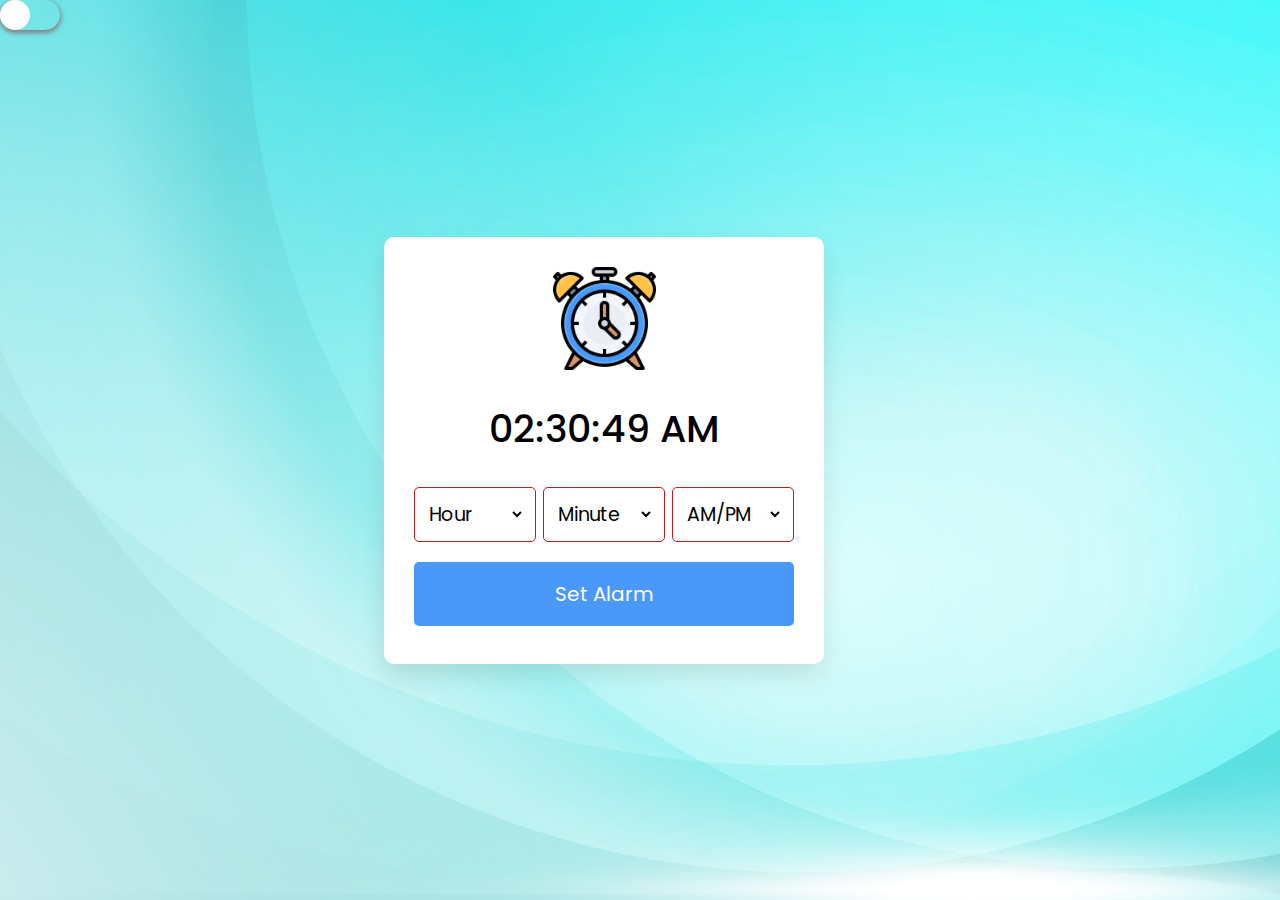
==== alarm.html @ a7176587 "Final Website" ====
<!DOCTYPE html>
<html lang="en" dir="ltr">
  <head>
    <meta charset="utf-8">
    <title>Alarm Clock</title>
    <link rel="stylesheet" type="text/css" href="toggle.css">
    <link rel="stylesheet" href="alarm.css">
    <link rel="icon"  href="favicon.ico">
    <meta name="viewport" content="width=device-width, initial-scale=1.0">
    <link rel="stylesheet" type="text/css" href="toggle.css">
  </head>
  <body>
    <div id="container">
      <label class="switch">
        <input type="checkbox" onclick="changeMode()">
        <span class="slider"></span>
      </label>
    </div>
    <div class="wrapper">
      <img src="./files/clock.svg" alt="clock">
      <h2>00:00:00 PM</h2>
      <div class="content">
        <div class="column">
          <select>
            <option value="Hour" selected disabled hidden>Hour</option>
          </select>
        </div>
        <div class="column">
          <select>
            <option value="Minute" selected disabled hidden>Minute</option>
          </select>
        </div>
        <div class="column">
          <select>
            <option value="AM/PM" selected disabled hidden>AM/PM</option>
          </select>
        </div>
      </div>
      <button>Set Alarm</button>
    </div>
    

    <script src="alarm.js"></script>

    <script>
      function changeMode() {
         var element = document.body;
         element.classList.toggle("dark-mode");
      }
    </script>
  </body>
</html>
---- toggle.css ----
@import url('https://fonts.googleapis.com/css2?family=Roboto:wght@400&display=swap');
body {
  margin: 0;
  padding: 0;
  font-family: 'Roboto', sans-serif;
  background: url(light.jpg);
  transition: .6s;
}
h1 {
  font-size: 5em;
  color: #eb2b2bc3;
  font-family: "Lucida Handwriting";
}
#container {
    width:30vw;
  display: inline;
  align-self: start;
}
.switch {
  position: absolute;
  display: inline-block;
  width: 60px;
  height: 34px;
}
.switch input {
  display: none;
}
.slider {
  position: absolute;
  cursor: pointer;
  width: 60px;
	height: 30px;
	background-image: url(https://i.postimg.cc/857jHw2q/Screenshot-2020-04-16-at-1-07-06-PM.png);
	background-size: cover;
	border-radius: 50px;
	outline: none;
	transition: background-image .90s;
	box-shadow: 0px 2px 5px 1px gray;
}
.slider:before {
  content: "";
  position: absolute;
  height: 30px;
  width: 30px;
  background: #fff;
  border-radius: 50px;
  transition: all .9s;
}
input:checked + .slider {
  background-image: url(https://i.postimg.cc/Hn0nstVK/Screenshot-2020-04-16-at-1-07-19-PM.png);
}
input:checked + .slider:before {
  transform: translateX(100%);
}
.dark-mode {
    background: url(dark.jpg);
}
.dark-mode h1 {
  color: #f7f0e9;
}
---- alarm.css ----
@import url('https://fonts.googleapis.com/css2?family=Poppins:wght@400;500;600&display=swap');
*{
  margin: 0;
  padding: 0;
  box-sizing: border-box;
  font-family: 'Poppins', sans-serif;
}
body, .wrapper, .content{
  display: flex;
  align-items: center;
  justify-content: left;
}
body{
  padding: 0 10px;
  min-height: 100vh;
  background: #6bab9b;
}
.wrapper{
  width: 440px;
  padding: 30px 30px 38px;
  background: #fff;
  border-radius: 10px;
  flex-direction: column;
  box-shadow: 0 10px 25px rgba(0,0,0,0.1);
}
.wrapper img{
  max-width: 103px;
}
.wrapper h2{
  font-size: 38px;
  font-weight: 500;
  margin: 30px 0;
}
.wrapper .content{
  width: 100%;
  justify-content: space-between;
}
.content.disable{
  cursor: no-drop;
}
.content .column{
  padding: 0 10px;
  border-radius: 5px;
  border: 1px solid #c01d1d;
  width: calc(100% / 3 - 5px);
}
.content.disable .column{
  opacity: 0.6;
  pointer-events: none;
}
.column select{
  width: 100%;
  height: 53px;
  border: none;
  outline: none;
  background: none;
  font-size: 19px;
}
.wrapper button{
  width: 100%;
  border: none;
  outline: none;
  color: #fff;
  cursor: pointer;
  font-size: 20px;
  padding: 17px 0;
  margin-top: 20px;
  border-radius: 5px;
  background: #4A98F7;
}
---- toggle.css ----
@import url('https://fonts.googleapis.com/css2?family=Roboto:wght@400&display=swap');
body {
  margin: 0;
  padding: 0;
  font-family: 'Roboto', sans-serif;
  background: url(light.jpg);
  transition: .6s;
}
h1 {
  font-size: 5em;
  color: #eb2b2bc3;
  font-family: "Lucida Handwriting";
}
#container {
    width:30vw;
  display: inline;
  align-self: start;
}
.switch {
  position: absolute;
  display: inline-block;
  width: 60px;
  height: 34px;
}
.switch input {
  display: none;
}
.slider {
  position: absolute;
  cursor: pointer;
  width: 60px;
	height: 30px;
	background-image: url(https://i.postimg.cc/857jHw2q/Screenshot-2020-04-16-at-1-07-06-PM.png);
	background-size: cover;
	border-radius: 50px;
	outline: none;
	transition: background-image .90s;
	box-shadow: 0px 2px 5px 1px gray;
}
.slider:before {
  content: "";
  position: absolute;
  height: 30px;
  width: 30px;
  background: #fff;
  border-radius: 50px;
  transition: all .9s;
}
input:checked + .slider {
  background-image: url(https://i.postimg.cc/Hn0nstVK/Screenshot-2020-04-16-at-1-07-19-PM.png);
}
input:checked + .slider:before {
  transform: translateX(100%);
}
.dark-mode {
    background: url(dark.jpg);
}
.dark-mode h1 {
  color: #f7f0e9;
}
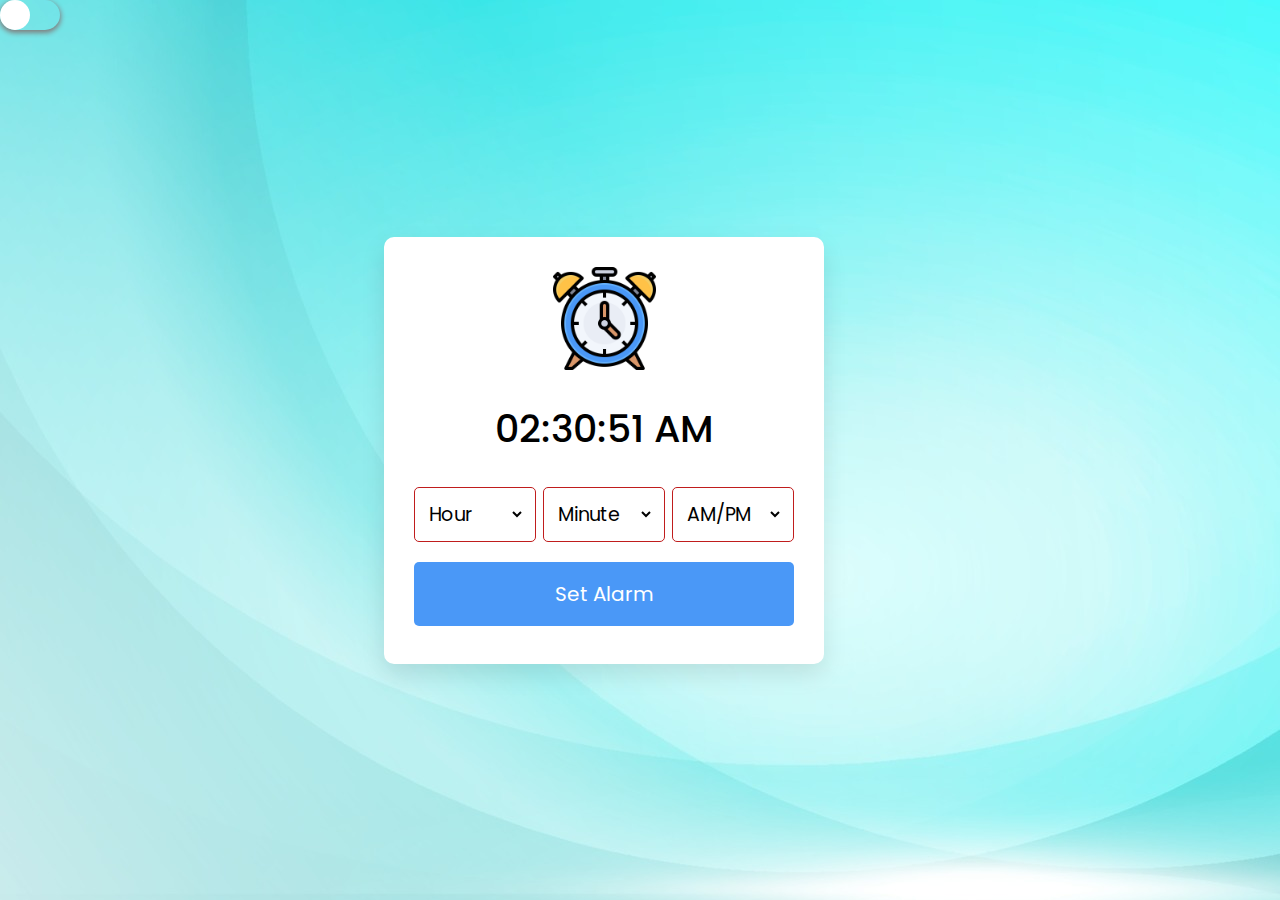
==== commit 85ce9c76: "Done everything final" ====
--- a/alarm.html
+++ b/alarm.html
@@ -3,21 +3,20 @@
   <head>
     <meta charset="utf-8">
     <title>Alarm Clock</title>
-    <link rel="stylesheet" type="text/css" href="toggle.css">
     <link rel="stylesheet" href="alarm.css">
-    <link rel="icon"  href="favicon.ico">
+    <link rel="icon"  href="assets\favicon.ico">
     <meta name="viewport" content="width=device-width, initial-scale=1.0">
     <link rel="stylesheet" type="text/css" href="toggle.css">
   </head>
   <body>
     <div id="container">
       <label class="switch">
-        <input type="checkbox" onclick="changeMode()">
+        <input type="checkbox" id="check">
         <span class="slider"></span>
       </label>
     </div>
     <div class="wrapper">
-      <img src="./files/clock.svg" alt="clock">
+      <img src="files\clock.svg" alt="clock">
       <h2>00:00:00 PM</h2>
       <div class="content">
         <div class="column">
@@ -42,11 +41,5 @@
 
     <script src="alarm.js"></script>
 
-    <script>
-      function changeMode() {
-         var element = document.body;
-         element.classList.toggle("dark-mode");
-      }
-    </script>
   </body>
 </html>